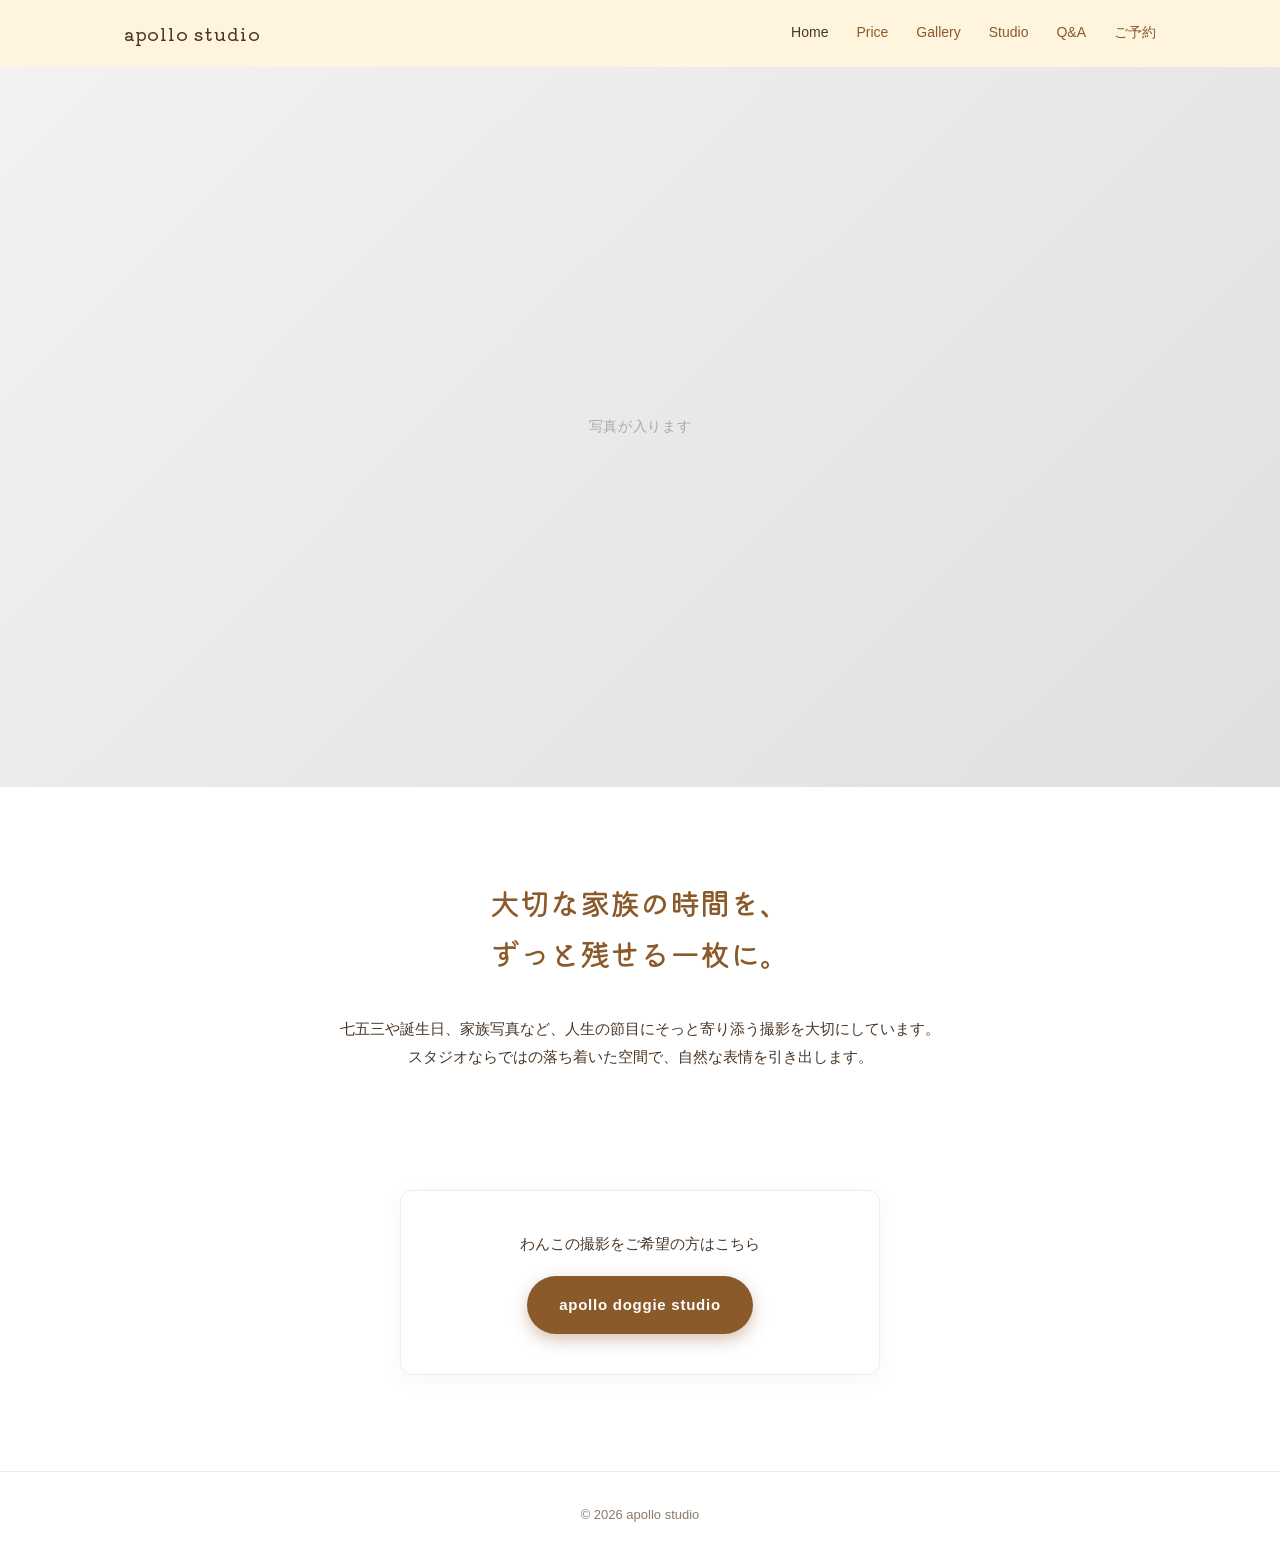
==== index.html @ 4bd440a2 "Initial scaffold for apollo studio site Co-Authored-By: Claude Sonnet 5 <noreply@anthropic.com>" ====
<!DOCTYPE html>
<html lang="ja">
<head>
<meta charset="UTF-8">
<meta name="viewport" content="width=device-width, initial-scale=1.0">
<link rel="preconnect" href="https://fonts.googleapis.com">
<link rel="preconnect" href="https://fonts.gstatic.com" crossorigin>
<link href="https://fonts.googleapis.com/css2?family=Kiwi+Maru:wght@300;400;500&display=swap" rel="stylesheet">
<title>apollo studio</title>
<link rel="stylesheet" href="/style.css?v=5">
</head>
<body>

<header>
  <div class="nav">
    <div class="logo">apollo studio</div>
    <nav class="nav-links" id="navLinks">
      <a href="/" class="active">Home</a>
      <a href="/price/">Price</a>
      <a href="/gallery/">Gallery</a>
      <a href="/studio/">Studio</a>
      <a href="/qa/">Q&A</a>
      <a href="/reservation/">ご予約</a>
    </nav>
    <button class="nav-toggle" id="navToggle" aria-label="メニューを開く" aria-expanded="false">
      <span></span><span></span><span></span>
    </button>
  </div>
</header>

<section class="home-hero">
  <div class="hero-slider" id="heroSlider">
    <div class="hero-slide active"><span>写真が入ります</span></div>
    <div class="hero-slide"><span>写真が入ります</span></div>
    <div class="hero-slide"><span>写真が入ります</span></div>
  </div>
</section>

<section class="home-intro">
  <div class="intro-text" style="grid-column: 1 / -1; max-width: 720px; margin: 0 auto; text-align: center;">
    <h2 class="intro-heading">大切な家族の時間を、<br class="pc-br">ずっと残せる一枚に。</h2>
    <div class="intro-body">
      <p>七五三や誕生日、家族写真など、人生の節目にそっと寄り添う撮影を大切にしています。<br class="pc-br">スタジオならではの落ち着いた空間で、自然な表情を引き出します。</p>
    </div>
  </div>
</section>

<section class="cross-link-banner">
  <div class="cross-link-box">
    <p class="cross-link-label">わんこの撮影をご希望の方はこちら</p>
    <a href="https://apollodoggie.github.io/" target="_blank" rel="noopener noreferrer" class="cross-link-button">apollo doggie studio</a>
  </div>
</section>

<footer>
  &copy; 2026 apollo studio
</footer>

<script src="/slider.js?v=1"></script>
<script src="/nav.js?v=1"></script>
</body>
</html>
---- style.css ----
:root {
  --bg: #ffffff;
  --text: #4a3626;
  --muted: #8a7b6c;
  --accent: #2b2b2b;
  --warm: #8b5a2b;
  --border: #ececec;
  --max-width: 1080px;
  --font-heading: "Kiwi Maru", "Hiragino Mincho ProN", serif;
}

* {
  box-sizing: border-box;
}

body {
  margin: 0;
  font-family: "Hiragino Sans", "Noto Sans JP", "Helvetica Neue", Arial, sans-serif;
  background: var(--bg);
  color: var(--text);
  line-height: 1.7;
}

h1,
h2,
h3,
h4,
.logo,
.qa-question {
  font-family: var(--font-heading);
}

a {
  color: inherit;
  text-decoration: none;
}

header {
  position: sticky;
  top: 0;
  background: #fff4dd;
  z-index: 100;
}

.nav {
  position: relative;
  max-width: var(--max-width);
  margin: 0 auto;
  display: flex;
  align-items: center;
  justify-content: space-between;
  padding: 18px 24px;
}

.logo {
  font-size: 18px;
  font-weight: 500;
  letter-spacing: 0.05em;
  color: var(--text);
}

.nav-links {
  display: flex;
  gap: 28px;
  font-size: 14px;
}

.nav-links a {
  color: var(--warm);
  transition: color 0.2s ease;
}

.nav-links a:hover,
.nav-links a.active {
  color: var(--text);
}

.nav-toggle {
  display: none;
  flex-direction: column;
  justify-content: center;
  align-items: center;
  gap: 5px;
  width: 32px;
  height: 32px;
  flex-shrink: 0;
  background: none;
  border: none;
  padding: 0;
  cursor: pointer;
}

.nav-toggle span {
  display: block;
  width: 22px;
  height: 2px;
  background: var(--text);
  transition: transform 0.2s ease, opacity 0.2s ease;
}

.nav-toggle.open span:nth-child(1) {
  transform: translateY(7px) rotate(45deg);
}

.nav-toggle.open span:nth-child(2) {
  opacity: 0;
}

.nav-toggle.open span:nth-child(3) {
  transform: translateY(-7px) rotate(-45deg);
}

.hero {
  max-width: var(--max-width);
  margin: 0 auto;
  padding: 100px 24px 80px;
  text-align: center;
}

.hero p.eyebrow {
  letter-spacing: 0.2em;
  font-size: 13px;
  color: var(--muted);
  margin-bottom: 16px;
  text-transform: uppercase;
}

.hero h1 {
  font-size: clamp(32px, 6vw, 56px);
  font-weight: 700;
  margin: 0 0 20px;
  letter-spacing: 0.02em;
}

.hero .catch {
  font-size: 18px;
  color: var(--muted);
  margin-bottom: 36px;
}

.btn {
  display: inline-block;
  padding: 14px 36px;
  border: 1px solid var(--accent);
  border-radius: 999px;
  font-size: 14px;
  letter-spacing: 0.05em;
  transition: background 0.2s ease, color 0.2s ease;
}

.btn:hover {
  background: var(--accent);
  color: #fff;
}

section {
  max-width: var(--max-width);
  margin: 0 auto;
  padding: 80px 24px;
}

.section-title {
  text-align: center;
  margin-bottom: 48px;
}

.section-title p.eyebrow {
  letter-spacing: 0.2em;
  font-size: 12px;
  color: var(--muted);
  text-transform: uppercase;
  margin-bottom: 8px;
}

.section-title h2 {
  color: var(--warm);
  font-size: 28px;
  font-weight: 500;
  margin: 0;
}

.about-grid {
  display: grid;
  grid-template-columns: repeat(3, 1fr);
  gap: 32px;
  text-align: center;
}

.about-grid .card h3 {
  font-size: 16px;
  margin-bottom: 10px;
}

.about-grid .card p {
  font-size: 14px;
  color: var(--muted);
  margin: 0;
}

.home-intro {
  max-width: var(--max-width);
  margin: 0 auto;
  padding: 90px 24px;
  display: grid;
  grid-template-columns: minmax(240px, 0.9fr) minmax(280px, 1.1fr);
  gap: 56px;
  align-items: center;
}

.intro-photo {
  aspect-ratio: 2 / 3;
  border-radius: 4px;
  background: linear-gradient(135deg, #f2f2f2, #e0e0e0);
  display: flex;
  align-items: center;
  justify-content: center;
  color: #aaaaaa;
  font-size: 13px;
  letter-spacing: 0.05em;
  overflow: hidden;
}

.intro-photo img {
  width: 100%;
  height: 100%;
  object-fit: cover;
  display: block;
}

.intro-heading {
  font-size: clamp(22px, 3vw, 30px);
  font-weight: 500;
  color: var(--warm);
  line-height: 1.7;
  margin: 0 0 36px;
}

.intro-body p {
  margin: 0 0 28px;
  color: var(--text);
  font-size: 15px;
  line-height: 1.9;
}

.intro-signature {
  margin-top: 8px;
  font-weight: 700;
  color: var(--warm);
}

@media (max-width: 768px) {
  .home-intro {
    grid-template-columns: 1fr;
    gap: 32px;
    padding: 48px 20px;
  }
}

.about-us .profile-block {
  display: grid;
  grid-template-columns: minmax(240px, 0.9fr) minmax(280px, 1.1fr);
  gap: 56px;
  align-items: start;
  margin-bottom: 88px;
}

.about-us .profile-block:last-child {
  margin-bottom: 0;
}

.about-us .profile-block.reverse {
  grid-template-columns: minmax(280px, 1.1fr) minmax(240px, 0.9fr);
}

.about-us .profile-block.reverse .profile-photo {
  order: 2;
}

.about-us .profile-block.reverse .profile-people {
  order: 1;
}

.profile-photo {
  aspect-ratio: 2 / 3;
  border-radius: 4px;
  background: linear-gradient(135deg, #f2f2f2, #e0e0e0);
  display: flex;
  align-items: center;
  justify-content: center;
  color: #aaaaaa;
  font-size: 13px;
  letter-spacing: 0.05em;
  overflow: hidden;
}

.profile-photo img {
  width: 100%;
  height: 100%;
  object-fit: cover;
  display: block;
}

.profile-people {
  display: flex;
  flex-direction: column;
  gap: 48px;
}

.profile-name {
  font-size: 20px;
  font-weight: 500;
  color: var(--warm);
  margin: 0 0 18px;
  letter-spacing: 0.05em;
}

.profile-age {
  margin-left: 4px;
  font-size: 13px;
}

.profile-body p {
  margin: 0 0 22px;
  color: var(--text);
  font-size: 15px;
  line-height: 1.9;
}

.profile-body p:last-child {
  margin-bottom: 0;
}

@media (max-width: 768px) {
  .about-us .profile-block,
  .about-us .profile-block.reverse {
    grid-template-columns: 1fr;
    gap: 28px;
    margin-bottom: 56px;
  }
  .about-us .profile-block.reverse .profile-photo,
  .about-us .profile-block.reverse .profile-people {
    order: initial;
  }
}

.gallery-preview {
  background: #fafafa;
  border-top: 1px solid var(--border);
  border-bottom: 1px solid var(--border);
}

.plan-card {
  max-width: 560px;
  margin: 0 auto 40px;
  padding: 48px 40px;
  background: #fff;
  border: 1px solid var(--border);
  border-radius: 12px;
  box-shadow: 0 4px 24px rgba(0, 0, 0, 0.04);
}

.plan-name {
  font-size: 20px;
  font-weight: 500;
  color: var(--warm);
  text-align: center;
  letter-spacing: 0.05em;
  margin: 0 0 32px;
}

.plan-specs {
  list-style: none;
  padding: 0;
  margin: 0;
}

.plan-specs li {
  display: flex;
  justify-content: space-between;
  align-items: baseline;
  gap: 16px;
  padding: 14px 0;
  border-bottom: 1px dashed var(--border);
  font-size: 15px;
  line-height: 1.6;
}

.plan-specs li:first-child {
  padding-top: 0;
}

.spec-label {
  color: var(--muted);
  font-size: 13px;
  letter-spacing: 0.08em;
  white-space: nowrap;
}

.spec-value {
  color: var(--text);
  font-weight: 700;
  text-align: right;
}

.plan-features {
  list-style: none;
  padding: 0;
  margin: 24px 0 36px;
}

.plan-features li {
  position: relative;
  padding: 6px 0 6px 26px;
  font-size: 14px;
  color: var(--text);
  line-height: 1.8;
}

.plan-features li::before {
  content: "";
  position: absolute;
  left: 2px;
  top: 15px;
  width: 6px;
  height: 6px;
  border-radius: 50%;
  background: var(--warm);
}

.plan-price {
  padding-top: 32px;
  border-top: 1px solid var(--border);
}

.plan-sample-movie {
  margin-top: 32px;
  max-width: 280px;
  margin-left: auto;
  margin-right: auto;
}

.plan-sample-movie-note {
  margin: 12px 0 0;
  font-size: 12px;
  color: var(--muted);
  text-align: center;
}

.plan-sample-movie-frame {
  position: relative;
  width: 100%;
  aspect-ratio: 9 / 16;
  border-radius: 8px;
  overflow: hidden;
  background: #000;
}

.plan-sample-movie video {
  position: absolute;
  inset: 0;
  width: 100%;
  height: 100%;
  object-fit: cover;
}

.plan-price h4,
.plan-sample-movie h4,
.location-block h4 {
  font-size: 13px;
  font-weight: 500;
  color: var(--warm);
  letter-spacing: 0.15em;
  text-transform: uppercase;
  margin: 0 0 16px;
  text-align: center;
}

.price-grid {
  display: grid;
  grid-template-columns: 1fr 1fr;
  gap: 16px;
}

.price-box {
  padding: 20px 12px;
  background: #f5f5f5;
  border-radius: 8px;
  text-align: center;
}

.price-label {
  margin: 0 0 8px;
  font-size: 13px;
  color: var(--muted);
  letter-spacing: 0.05em;
}

.price-value {
  margin: 0;
  font-size: 22px;
  font-weight: 700;
  color: var(--warm);
  letter-spacing: 0.02em;
}

.price-tax {
  margin-left: 2px;
  font-size: 11px;
  font-weight: 400;
  color: var(--muted);
  letter-spacing: 0;
}

.location-block {
  max-width: 560px;
  margin: 0 auto;
  padding: 40px 40px 8px;
  background: #fff;
  border: 1px solid var(--border);
  border-radius: 12px;
  box-shadow: 0 4px 24px rgba(0, 0, 0, 0.04);
}

.access-item {
  padding-bottom: 32px;
}

.access-label {
  margin: 0 0 8px;
  font-size: 14px;
  font-weight: 700;
  color: var(--text);
}

.access-text {
  font-size: 14px;
  color: var(--muted);
  line-height: 1.9;
  margin: 0;
}

.flow-list {
  max-width: 560px;
  margin: 0 auto;
  padding: 0;
  list-style: none;
  counter-reset: flow;
}

.flow-list li {
  counter-increment: flow;
  position: relative;
  padding-left: 2em;
  margin-bottom: 28px;
  font-size: 15px;
  line-height: 1.9;
  color: var(--text);
}

.flow-list li:last-child {
  margin-bottom: 0;
}

.flow-list li::before {
  content: counter(flow) ".";
  position: absolute;
  left: 0;
  font-weight: 700;
  color: var(--warm);
}

.flow-note {
  display: block;
  margin-top: 4px;
  font-size: 13px;
  color: var(--muted);
}

.booking-box {
  display: block;
  max-width: 320px;
  margin: 32px auto 0;
  padding: 18px 32px;
  background: var(--warm);
  color: #fff;
  border-radius: 999px;
  font-size: 16px;
  font-weight: 700;
  letter-spacing: 0.05em;
  text-align: center;
  box-shadow: 0 6px 16px rgba(139, 90, 43, 0.35);
  transition: background 0.2s ease, transform 0.15s ease, box-shadow 0.2s ease;
}

.booking-box:hover {
  background: #6b4423;
  transform: translateY(-2px);
  box-shadow: 0 8px 20px rgba(139, 90, 43, 0.45);
}

.line-cta {
  max-width: 320px;
  margin: 56px auto 0;
  text-align: center;
}

.line-cta p {
  font-size: 15px;
  color: var(--text);
  margin: 0 0 20px;
}

.line-push-box {
  display: flex;
  align-items: center;
  justify-content: center;
  gap: 8px;
  padding: 18px 32px;
  background: #06c755;
  color: #fff;
  border-radius: 999px;
  font-size: 16px;
  font-weight: 700;
  letter-spacing: 0.05em;
  box-shadow: 0 6px 16px rgba(6, 199, 85, 0.35);
  transition: background 0.2s ease, transform 0.15s ease, box-shadow 0.2s ease;
}

.line-push-box:hover {
  background: #05a648;
  transform: translateY(-2px);
  box-shadow: 0 8px 20px rgba(6, 199, 85, 0.45);
}

.line-icon {
  display: inline-flex;
  width: 20px;
  height: 20px;
}

.line-icon svg {
  width: 100%;
  height: 100%;
}

.calendar-cta {
  max-width: 960px;
  margin: 56px auto 0;
  text-align: center;
}

.calendar-cta p {
  font-size: 15px;
  color: var(--text);
  margin: 0 0 20px;
}

.availability-list {
  display: flex;
  flex-direction: column;
  gap: 48px;
}

.availability-loading {
  margin: 0;
  padding: 32px 24px;
  font-size: 14px;
  color: var(--muted);
  text-align: center;
  border: 1px solid var(--border);
  border-radius: 8px;
}

.avail-month-title {
  font-size: 17px;
  font-weight: 500;
  color: var(--warm);
  text-align: left;
  margin: 0 0 16px;
}

.avail-grid-wrap {
  overflow-x: auto;
}

.avail-grid {
  display: grid;
  grid-template-columns: repeat(7, minmax(88px, 1fr));
  gap: 4px;
  min-width: 620px;
}

.avail-weekday {
  text-align: center;
  font-size: 12px;
  color: var(--muted);
  padding-bottom: 8px;
}

.avail-day {
  min-height: 76px;
  padding: 6px;
  border: 1px solid var(--border);
  border-radius: 6px;
  display: flex;
  flex-direction: column;
  gap: 4px;
}

.avail-day.empty {
  border-color: transparent;
}

.avail-daynum {
  font-size: 12px;
  color: var(--muted);
}

.avail-day-slots {
  display: flex;
  flex-direction: column;
  gap: 3px;
}

.availability-badge {
  display: inline-block;
  padding: 3px 6px;
  border-radius: 4px;
  background: var(--warm);
  color: #fff;
  font-size: 11px;
  letter-spacing: 0.02em;
  text-align: center;
  text-decoration: none;
  cursor: pointer;
  transition: background 0.15s ease;
}

a.availability-badge:hover {
  background: #6b4423;
}

.availability-badge.booked {
  background: #ececec;
  color: #aaaaaa;
  cursor: default;
}

@media (max-width: 768px) {
  .avail-month-title {
    text-align: center;
  }
}

.calendar-legend {
  display: flex;
  align-items: center;
  justify-content: center;
  gap: 8px;
  margin-top: 16px;
  font-size: 15px;
  color: var(--muted);
}

.calendar-cta p.calendar-note {
  margin: 8px 0 0;
  color: var(--muted);
  text-align: center;
}

.legend-dot {
  display: inline-block;
  width: 10px;
  height: 10px;
  border-radius: 3px;
  background: var(--warm);
  flex-shrink: 0;
}

.grid {
  display: grid;
  grid-template-columns: repeat(3, 1fr);
  gap: 16px;
}

.placeholder-photo {
  position: relative;
  aspect-ratio: 2 / 3;
  border-radius: 8px;
  background: linear-gradient(135deg, #f2f2f2, #e0e0e0);
  display: flex;
  align-items: center;
  justify-content: center;
  color: #b5b5b5;
  font-size: 13px;
  letter-spacing: 0.05em;
  overflow: hidden;
  cursor: pointer;
  box-shadow: 0 2px 10px rgba(0, 0, 0, 0.06);
  transition: transform 0.25s ease, box-shadow 0.25s ease;
}

.placeholder-photo:hover {
  transform: translateY(-4px);
  box-shadow: 0 12px 24px rgba(0, 0, 0, 0.12);
}

.placeholder-photo svg {
  width: 36px;
  height: 36px;
  opacity: 0.6;
}

.placeholder-photo span {
  position: absolute;
  bottom: 10px;
  left: 12px;
  font-size: 12px;
}

.placeholder-photo img {
  width: 100%;
  height: 100%;
  object-fit: cover;
  display: block;
}

.gallery-cta {
  text-align: center;
  margin-top: 40px;
}

footer {
  border-top: 1px solid var(--border);
  padding: 32px 24px;
  text-align: center;
  font-size: 13px;
  color: var(--muted);
}

.gallery-page h1 {
  font-size: 32px;
  font-weight: 500;
  text-align: center;
  margin-bottom: 8px;
}

.gallery-page .lead {
  text-align: center;
  color: var(--muted);
  margin-bottom: 48px;
}

.filter-bar {
  display: flex;
  justify-content: center;
  gap: 12px;
  margin-bottom: 40px;
  flex-wrap: wrap;
}

.filter-btn {
  padding: 8px 20px;
  border: 1px solid var(--border);
  border-radius: 999px;
  font-size: 13px;
  color: var(--muted);
  background: #fff;
  cursor: pointer;
}

.filter-btn.active {
  border-color: var(--accent);
  color: var(--text);
  background: #f5f5f5;
}

.gallery-grid {
  display: grid;
  grid-template-columns: repeat(3, 1fr);
  gap: 20px;
}

.lightbox {
  position: fixed;
  inset: 0;
  background: rgba(0, 0, 0, 0.85);
  display: none;
  align-items: center;
  justify-content: center;
  z-index: 1000;
}

.lightbox.open {
  display: flex;
}

.lightbox-content {
  width: auto;
  height: auto;
  max-width: 85vw;
  max-height: 85vh;
  border-radius: 8px;
  display: flex;
  align-items: center;
  justify-content: center;
  color: #999;
  overflow: hidden;
}

.lightbox-content img {
  display: block;
  max-width: 85vw;
  max-height: 85vh;
  width: auto;
  height: auto;
  object-fit: contain;
  border-radius: 8px;
}

.lightbox-close {
  position: absolute;
  top: 24px;
  right: 32px;
  color: #fff;
  font-size: 28px;
  cursor: pointer;
}

@media (max-width: 768px) {
  .about-grid,
  .grid {
    grid-template-columns: 1fr 1fr;
  }
  .gallery-grid {
    grid-template-columns: 1fr 1fr;
    gap: 12px;
  }

  .nav-toggle {
    display: flex;
  }

  .nav-links {
    position: absolute;
    top: 100%;
    left: 0;
    right: 0;
    flex-direction: column;
    align-items: stretch;
    gap: 0;
    margin: 0;
    background: #fff4dd;
    box-shadow: 0 8px 16px rgba(0, 0, 0, 0.08);
    max-height: 0;
    overflow: hidden;
    transition: max-height 0.25s ease;
  }

  .nav-links.open {
    max-height: 420px;
  }

  .nav-links a {
    padding: 16px 24px;
    font-size: 15px;
    border-top: 1px solid var(--border);
  }

  br.pc-br {
    display: none;
  }

  section {
    padding: 56px 20px;
  }

  .section-title h2 {
    font-size: 24px;
  }

  .gallery-page h1 {
    font-size: 26px;
  }

  .plan-card,
  .location-block {
    padding: 32px 24px;
  }

  .price-grid {
    gap: 12px;
  }

  .price-value {
    font-size: 19px;
  }
}

.qa-list {
  max-width: 720px;
  margin: 0 auto;
}

.qa-item {
  padding: 32px 0;
  border-bottom: 1px solid var(--border);
}

.qa-item:last-child {
  border-bottom: none;
}

.qa-question {
  font-size: 16px;
  font-weight: 500;
  color: var(--warm);
  margin: 0 0 14px;
}

.qa-answer p {
  margin: 0 0 14px;
  font-size: 15px;
  color: var(--text);
  line-height: 1.9;
}

.qa-answer p:last-child {
  margin-bottom: 0;
}

.qa-sublabel {
  font-weight: 700;
  color: var(--text);
}

.qa-sublist {
  list-style: none;
  padding: 0;
  margin: 0 0 14px;
}

.qa-sublist li {
  font-size: 15px;
  color: var(--text);
  line-height: 1.9;
}

.home-hero {
  max-width: none;
  padding: 0;
}

.hero-slider {
  position: relative;
  width: 100%;
  aspect-ratio: 16 / 9;
  overflow: hidden;
}

.hero-slide {
  position: absolute;
  inset: 0;
  display: flex;
  align-items: center;
  justify-content: center;
  background: linear-gradient(135deg, #f2f2f2, #e0e0e0);
  color: #aaaaaa;
  font-size: 14px;
  letter-spacing: 0.05em;
  opacity: 0;
  transition: opacity 1.2s ease;
}

.hero-slide.active {
  opacity: 1;
}

@media (max-width: 768px) {
  .hero-slider {
    aspect-ratio: 3 / 4;
  }
}

.cross-link-banner {
  padding: 0 24px 96px;
}

.cross-link-box {
  max-width: 480px;
  margin: 0 auto;
  padding: 40px;
  text-align: center;
  background: #fff;
  border: 1px solid var(--border);
  border-radius: 12px;
  box-shadow: 0 4px 24px rgba(0, 0, 0, 0.04);
}

.cross-link-label {
  margin: 0 0 20px;
  font-size: 15px;
  color: var(--text);
}

.cross-link-button {
  display: inline-block;
  padding: 16px 32px;
  background: var(--warm);
  color: #fff;
  border-radius: 999px;
  font-size: 15px;
  font-weight: 700;
  letter-spacing: 0.05em;
  box-shadow: 0 6px 16px rgba(139, 90, 43, 0.35);
  transition: background 0.2s ease, transform 0.15s ease, box-shadow 0.2s ease;
}

.cross-link-button:hover {
  background: #6b4423;
  transform: translateY(-2px);
  box-shadow: 0 8px 20px rgba(139, 90, 43, 0.45);
}
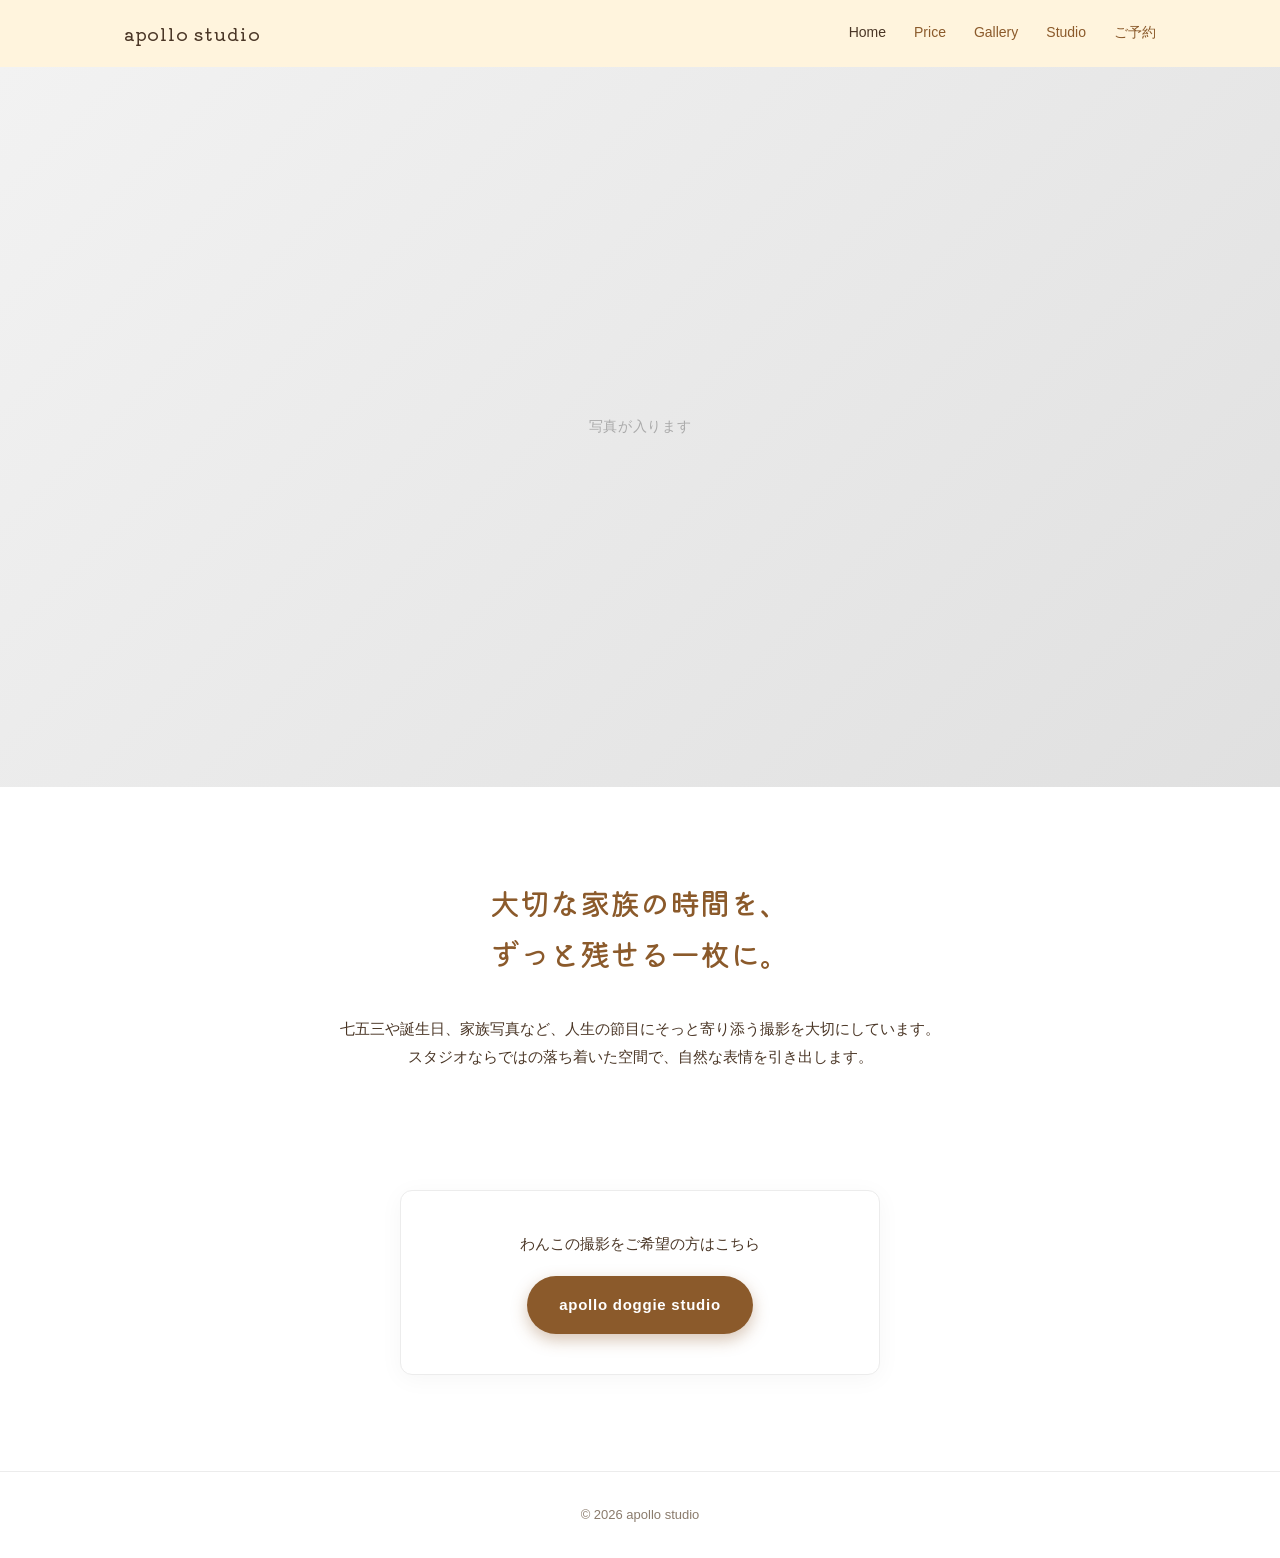
==== commit 58f31054: "Remove Q&A tab from nav and delete the qa page Co-Authored-By: Claude Sonnet 5 <noreply@anthropic.co" ====
--- a/index.html
+++ b/index.html
@@ -19,7 +19,6 @@
       <a href="/price/">Price</a>
       <a href="/gallery/">Gallery</a>
       <a href="/studio/">Studio</a>
-      <a href="/qa/">Q&A</a>
       <a href="/reservation/">ご予約</a>
     </nav>
     <button class="nav-toggle" id="navToggle" aria-label="メニューを開く" aria-expanded="false">
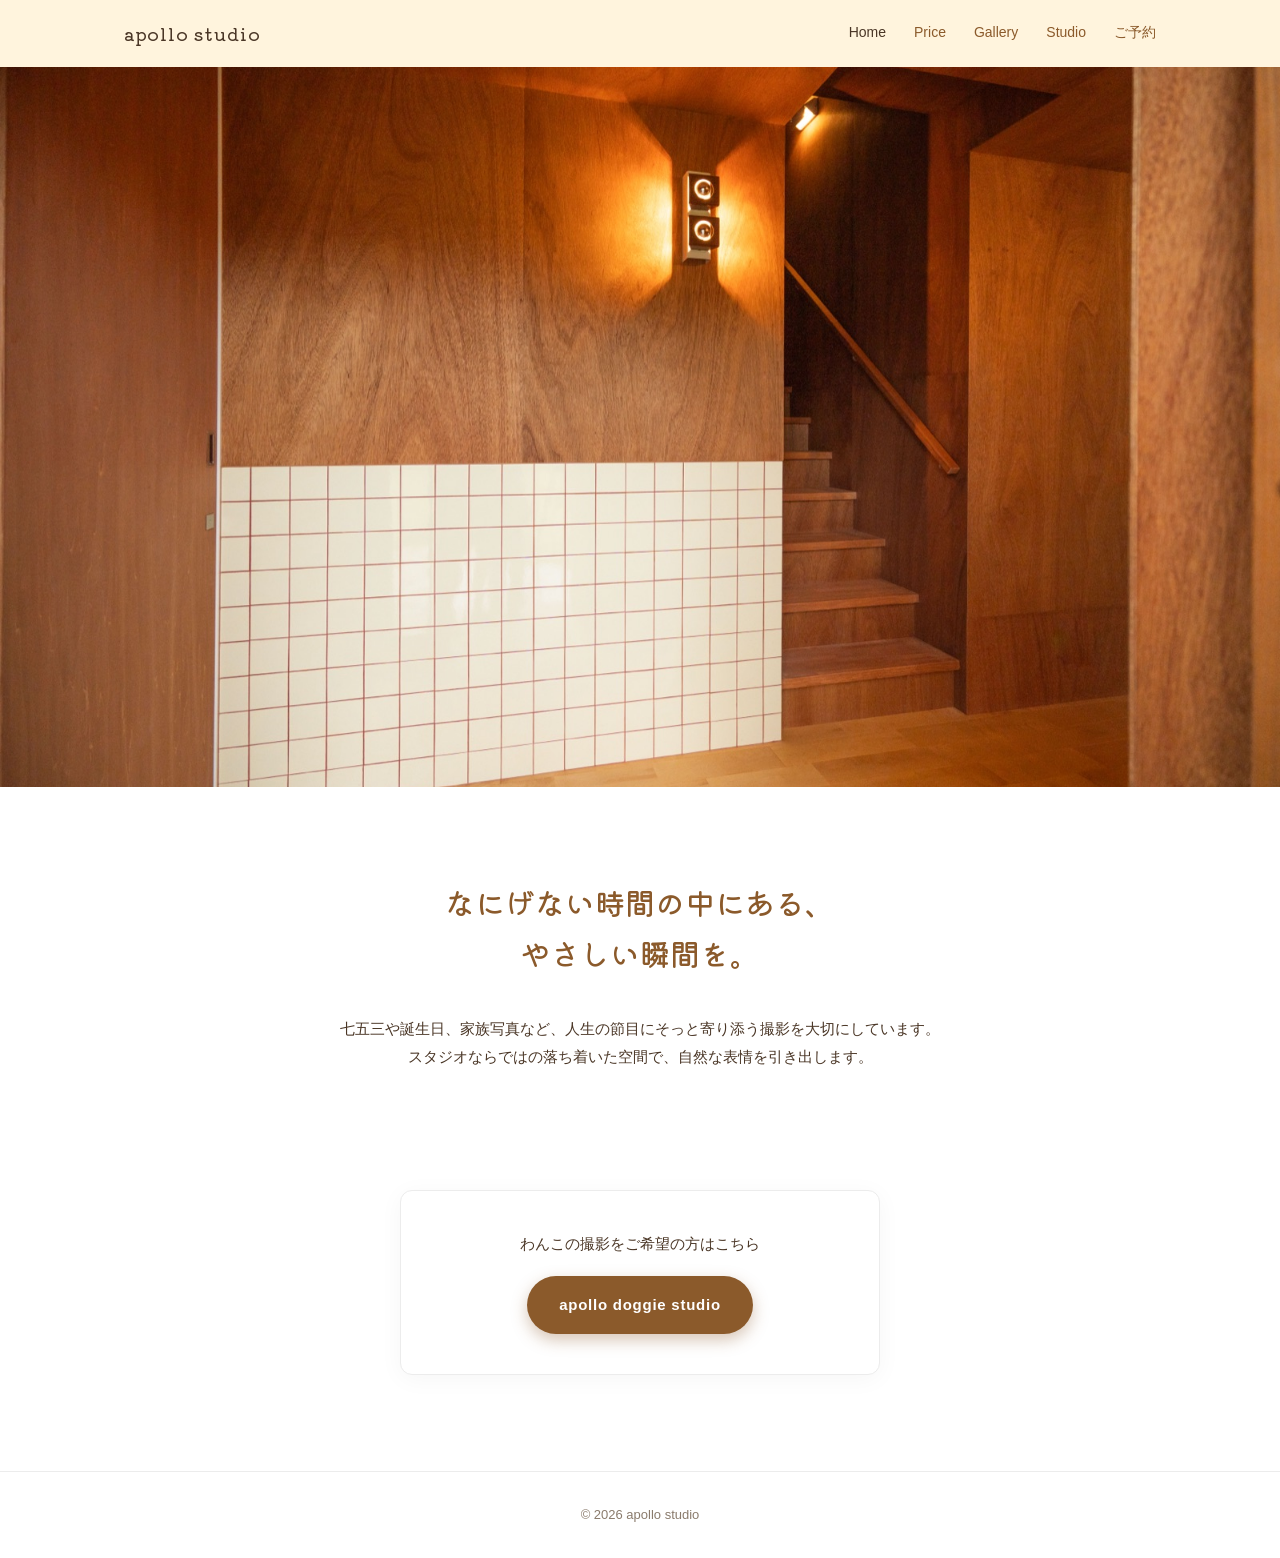
==== commit 88eaa663: "Add hero slider photos, plan content, Coming soon placeholders, and header text color update Co-Auth" ====
--- a/index.html
+++ b/index.html
@@ -7,7 +7,7 @@
 <link rel="preconnect" href="https://fonts.gstatic.com" crossorigin>
 <link href="https://fonts.googleapis.com/css2?family=Kiwi+Maru:wght@300;400;500&display=swap" rel="stylesheet">
 <title>apollo studio</title>
-<link rel="stylesheet" href="/style.css?v=5">
+<link rel="stylesheet" href="/style.css?v=8">
 </head>
 <body>
 
@@ -29,15 +29,18 @@
 
 <section class="home-hero">
   <div class="hero-slider" id="heroSlider">
-    <div class="hero-slide active"><span>写真が入ります</span></div>
-    <div class="hero-slide"><span>写真が入ります</span></div>
-    <div class="hero-slide"><span>写真が入ります</span></div>
+    <div class="hero-slide active"><img src="/images/home/hero-1.jpg" alt="" loading="eager"></div>
+    <div class="hero-slide"><img src="/images/home/hero-2.jpg" alt="" loading="lazy"></div>
+    <div class="hero-slide"><img src="/images/home/hero-3.jpg" alt="" loading="lazy"></div>
+    <div class="hero-slide"><img src="/images/home/hero-4.jpg" alt="" loading="lazy"></div>
+    <div class="hero-slide"><img src="/images/home/hero-5.jpg" alt="" loading="lazy"></div>
+    <div class="hero-slide"><img src="/images/home/hero-6.jpg" alt="" loading="lazy"></div>
   </div>
 </section>
 
 <section class="home-intro">
   <div class="intro-text" style="grid-column: 1 / -1; max-width: 720px; margin: 0 auto; text-align: center;">
-    <h2 class="intro-heading">大切な家族の時間を、<br class="pc-br">ずっと残せる一枚に。</h2>
+    <h2 class="intro-heading">なにげない時間の中にある、<br class="pc-br">やさしい瞬間を。</h2>
     <div class="intro-body">
       <p>七五三や誕生日、家族写真など、人生の節目にそっと寄り添う撮影を大切にしています。<br class="pc-br">スタジオならではの落ち着いた空間で、自然な表情を引き出します。</p>
     </div>
--- a/style.css
+++ b/style.css
@@ -1070,6 +1070,23 @@
   letter-spacing: 0.05em;
   opacity: 0;
   transition: opacity 1.2s ease;
+  overflow: hidden;
+}
+
+.hero-slide img {
+  width: 100%;
+  height: 100%;
+  object-fit: cover;
+  object-position: center;
+  display: block;
+}
+
+.hero-slide img.pos-bottom {
+  object-position: center 70%;
+}
+
+.hero-slide img.pos-upper {
+  object-position: center 40%;
 }
 
 .hero-slide.active {
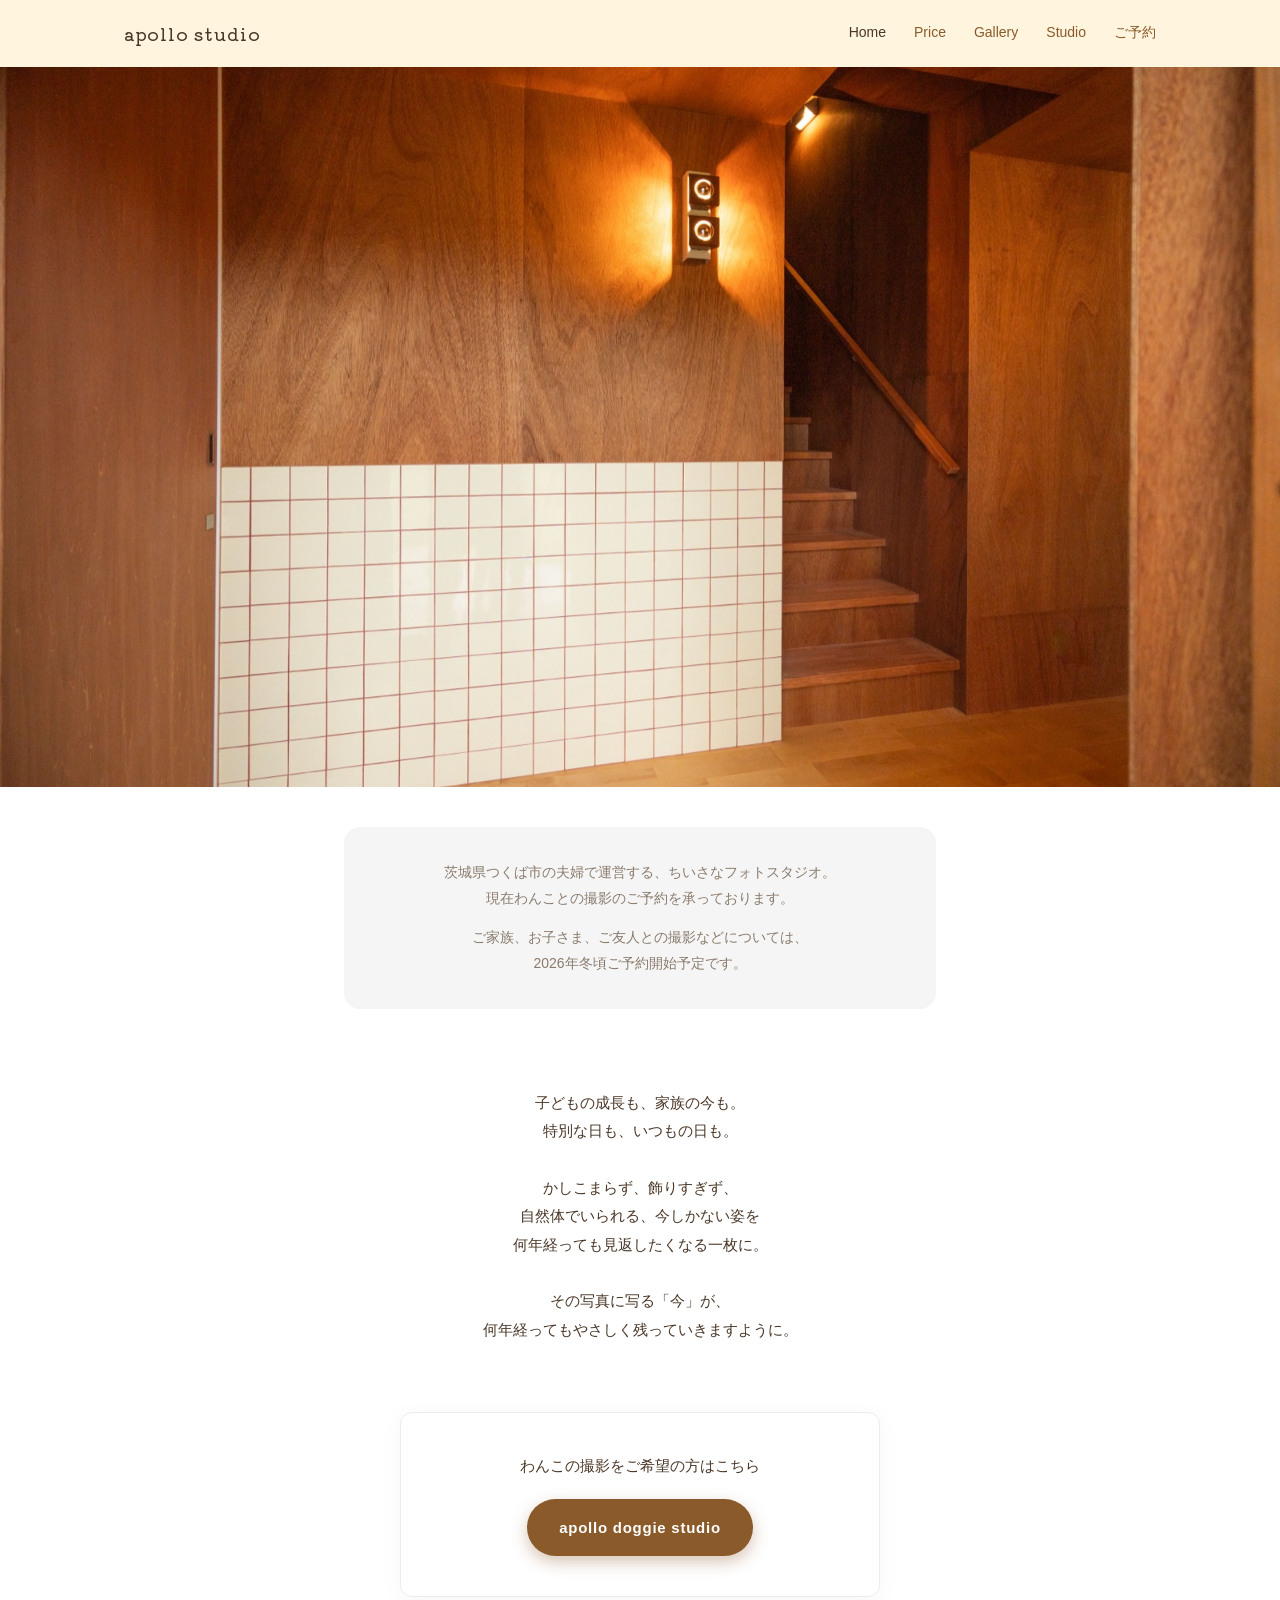
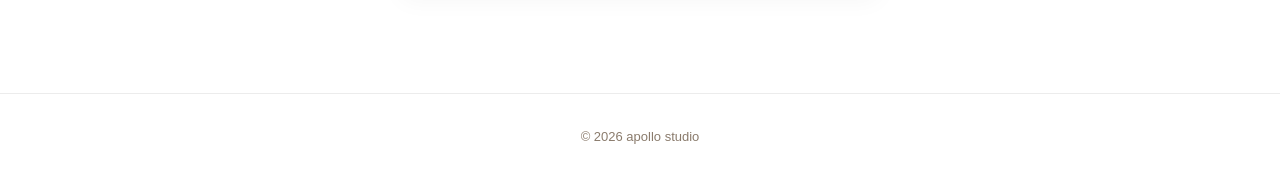
==== commit 73a25ee6: "Update Home intro copy/layout and add Studio page photos Co-Authored-By: Claude Sonnet 5 <noreply@an" ====
--- a/index.html
+++ b/index.html
@@ -7,7 +7,7 @@
 <link rel="preconnect" href="https://fonts.gstatic.com" crossorigin>
 <link href="https://fonts.googleapis.com/css2?family=Kiwi+Maru:wght@300;400;500&display=swap" rel="stylesheet">
 <title>apollo studio</title>
-<link rel="stylesheet" href="/style.css?v=8">
+<link rel="stylesheet" href="/style.css?v=15">
 </head>
 <body>
 
@@ -38,11 +38,19 @@
   </div>
 </section>
 
+<section class="home-closing-note">
+  <div class="home-closing-note-box">
+    <p>茨城県つくば市の夫婦で運営する、ちいさなフォトスタジオ。<br class="pc-br">現在わんことの撮影のご予約を承っております。</p>
+    <p>ご家族、お子さま、ご友人との撮影などについては、<br class="pc-br">2026年冬頃ご予約開始予定です。</p>
+  </div>
+</section>
+
 <section class="home-intro">
   <div class="intro-text" style="grid-column: 1 / -1; max-width: 720px; margin: 0 auto; text-align: center;">
-    <h2 class="intro-heading">なにげない時間の中にある、<br class="pc-br">やさしい瞬間を。</h2>
     <div class="intro-body">
-      <p>七五三や誕生日、家族写真など、人生の節目にそっと寄り添う撮影を大切にしています。<br class="pc-br">スタジオならではの落ち着いた空間で、自然な表情を引き出します。</p>
+      <p>子どもの成長も、家族の今も。<br class="pc-br">特別な日も、いつもの日も。</p>
+      <p>かしこまらず、飾りすぎず、<br class="pc-br">自然体でいられる、今しかない姿を<br class="pc-br">何年経っても見返したくなる一枚に。</p>
+      <p>その写真に写る「今」が、<br class="pc-br">何年経ってもやさしく残っていきますように。</p>
     </div>
   </div>
 </section>
--- a/style.css
+++ b/style.css
@@ -200,7 +200,7 @@
 .home-intro {
   max-width: var(--max-width);
   margin: 0 auto;
-  padding: 90px 24px;
+  padding: 40px 24px 40px;
   display: grid;
   grid-template-columns: minmax(240px, 0.9fr) minmax(280px, 1.1fr);
   gap: 56px;
@@ -225,6 +225,14 @@
   height: 100%;
   object-fit: cover;
   display: block;
+}
+
+.intro-tagline {
+  margin: 0 0 20px;
+  font-size: 13px;
+  letter-spacing: 0.05em;
+  color: var(--muted);
+  line-height: 1.8;
 }
 
 .intro-heading {
@@ -781,6 +789,14 @@
   display: grid;
   grid-template-columns: repeat(3, 1fr);
   gap: 16px;
+}
+
+#studioGrid.gallery-grid {
+  grid-template-columns: repeat(2, 1fr);
+}
+
+#studioGrid .placeholder-photo {
+  aspect-ratio: 3 / 2;
 }
 
 .placeholder-photo {
@@ -1099,6 +1115,30 @@
   }
 }
 
+.home-closing-note {
+  max-width: 640px;
+  margin: 0 auto;
+  padding: 40px 24px;
+  text-align: center;
+}
+
+.home-closing-note-box {
+  padding: 32px 28px;
+  background: #f5f5f5;
+  border-radius: 16px;
+}
+
+.home-closing-note p {
+  margin: 0 0 12px;
+  font-size: 14px;
+  color: var(--muted);
+  line-height: 1.9;
+}
+
+.home-closing-note p:last-child {
+  margin-bottom: 0;
+}
+
 .cross-link-banner {
   padding: 0 24px 96px;
 }
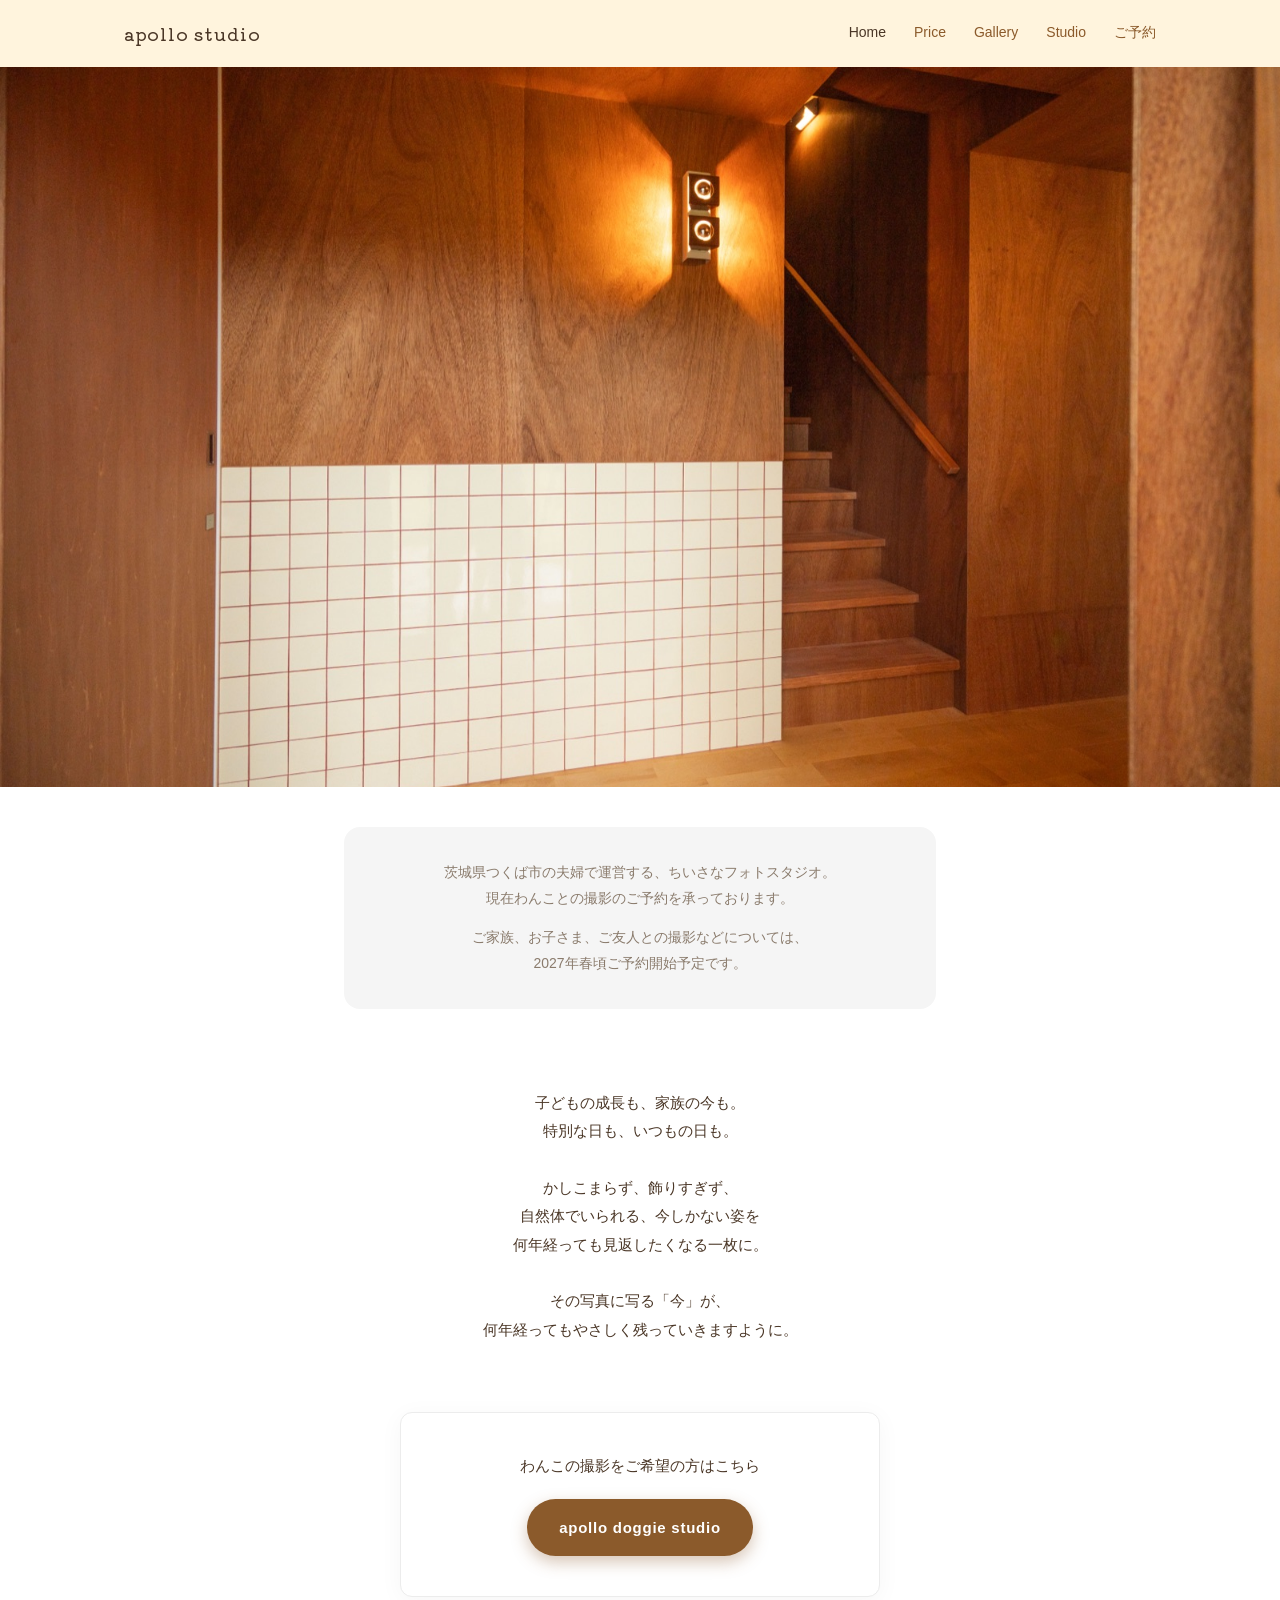
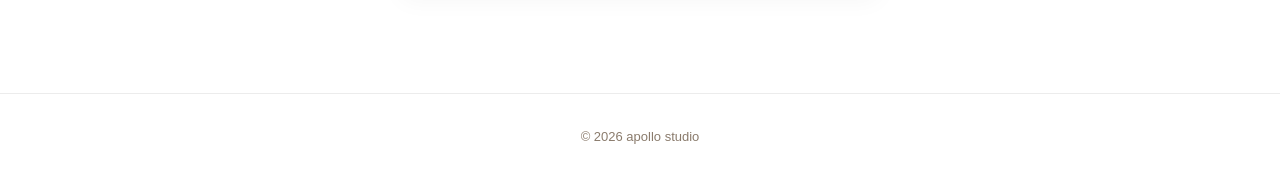
==== commit 297675fe: "Update reservation opening estimate and tighten reservation page spacing Co-Authored-By: Claude Sonn" ====
--- a/index.html
+++ b/index.html
@@ -41,7 +41,7 @@
 <section class="home-closing-note">
   <div class="home-closing-note-box">
     <p>茨城県つくば市の夫婦で運営する、ちいさなフォトスタジオ。<br class="pc-br">現在わんことの撮影のご予約を承っております。</p>
-    <p>ご家族、お子さま、ご友人との撮影などについては、<br class="pc-br">2026年冬頃ご予約開始予定です。</p>
+    <p>ご家族、お子さま、ご友人との撮影などについては、<br class="pc-br">2027年春頃ご予約開始予定です。</p>
   </div>
 </section>
 
